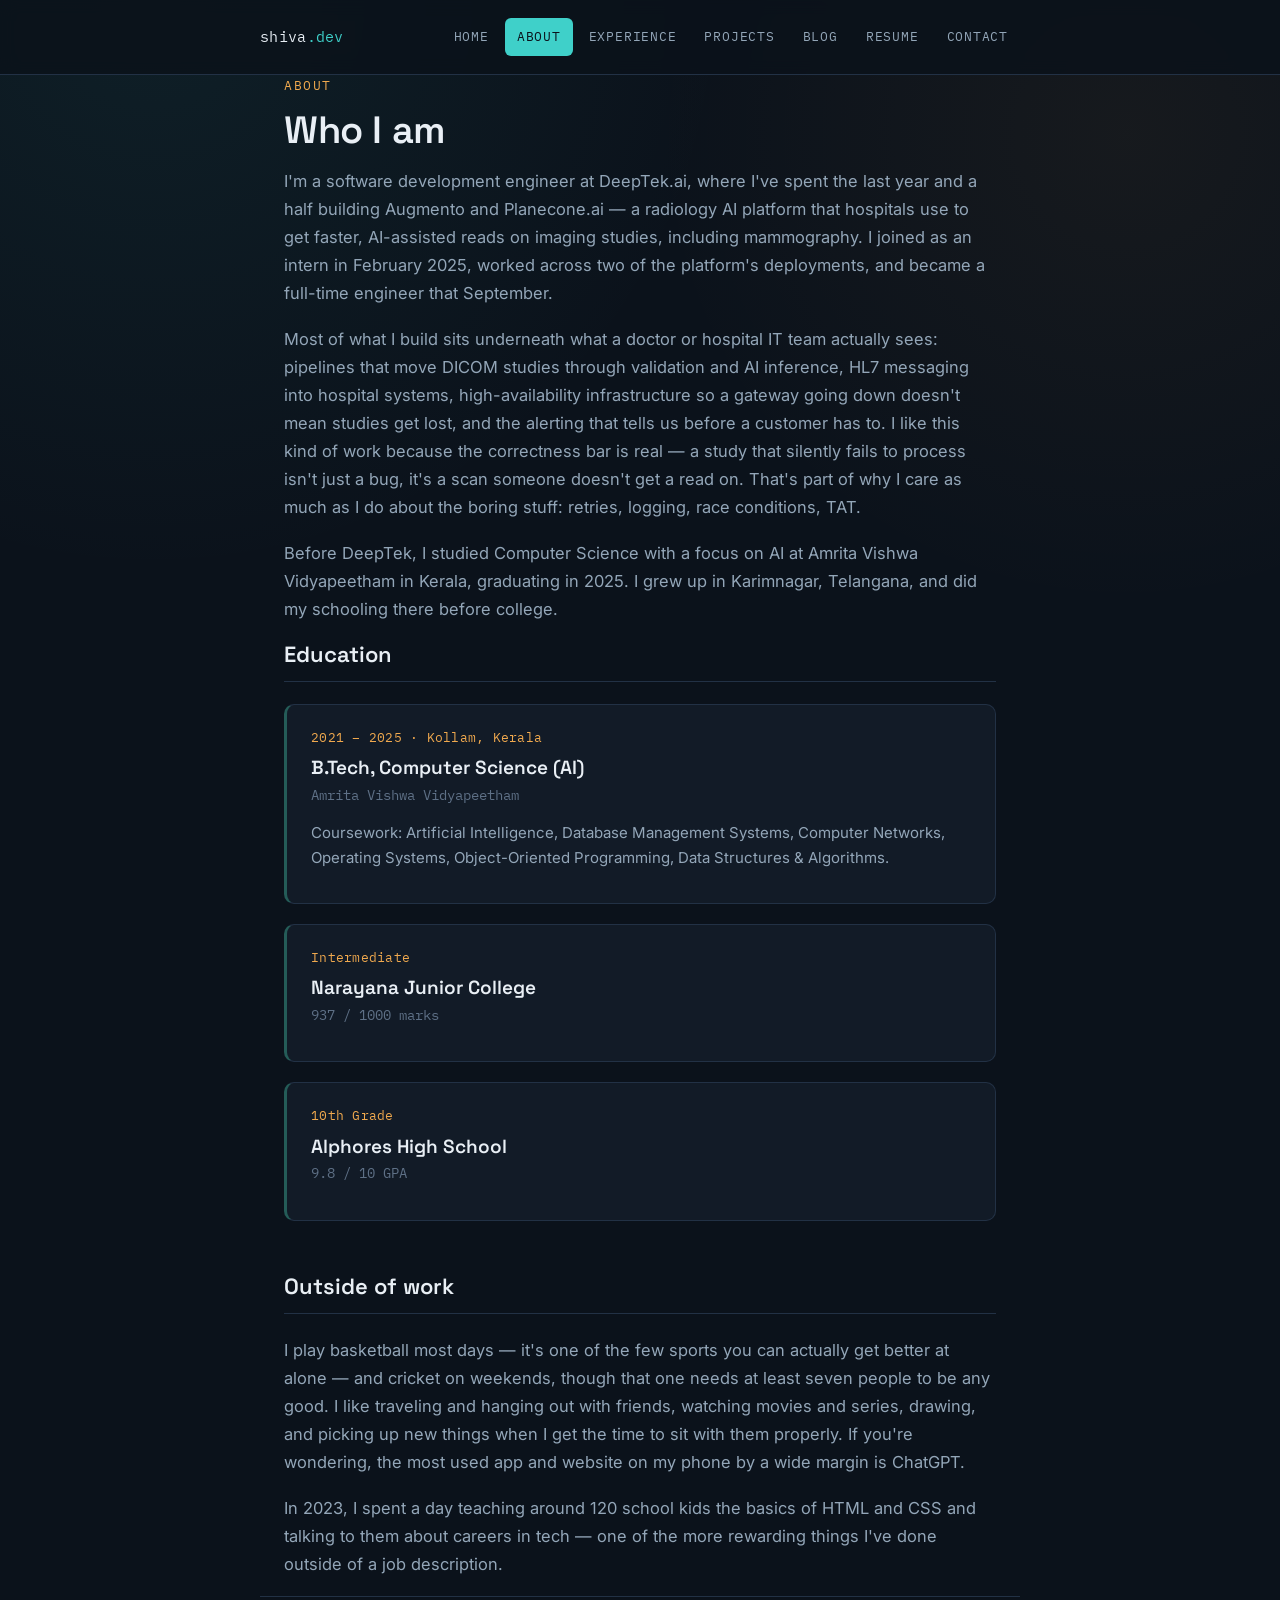
==== about.html @ 73ca562f "first commit" ====
<!DOCTYPE html>
<html lang="en">
<head>
<meta charset="UTF-8">
<meta name="viewport" content="width=device-width, initial-scale=1.0">
<title>About | Shiva Bollam</title>
<link rel="preconnect" href="https://fonts.googleapis.com">
<link rel="preconnect" href="https://fonts.gstatic.com" crossorigin>
<link href="https://fonts.googleapis.com/css2?family=Space+Grotesk:wght@500;600;700&family=Inter:wght@400;500;600&family=IBM+Plex+Mono:wght@400;500&display=swap" rel="stylesheet">
<link rel="stylesheet" href="style.css">
</head>
<body>

<header class="site-header">
  <div class="wrap header-inner">
    <div class="brand">shiva<span>.dev</span></div>
    <nav class="site-nav">
      <a href="index.html">Home</a>
      <a href="about.html" class="active">About</a>
      <a href="experience.html">Experience</a>
      <a href="projects.html">Projects</a>
      <a href="blog.html">Blog</a>
      <a href="resume.html">Resume</a>
      <a href="contact.html">Contact</a>
    </nav>
  </div>
</header>

<main class="wrap">
  <div class="eyebrow">About</div>
  <h1>Who I am</h1>

  <p>
    I'm a software development engineer at DeepTek.ai, where I've spent the last year and a half
    building Augmento and Planecone.ai — a radiology AI platform that hospitals use to get faster,
    AI-assisted reads on imaging studies, including mammography. I joined as an intern in February
    2025, worked across two of the platform's deployments, and became a full-time engineer that
    September.
  </p>
  <p>
    Most of what I build sits underneath what a doctor or hospital IT team actually sees: pipelines
    that move DICOM studies through validation and AI inference, HL7 messaging into hospital
    systems, high-availability infrastructure so a gateway going down doesn't mean studies get
    lost, and the alerting that tells us before a customer has to. I like this kind of work because
    the correctness bar is real — a study that silently fails to process isn't just a bug, it's a
    scan someone doesn't get a read on. That's part of why I care as much as I do about the boring
    stuff: retries, logging, race conditions, TAT.
  </p>
  <p>
    Before DeepTek, I studied Computer Science with a focus on AI at Amrita Vishwa Vidyapeetham in
    Kerala, graduating in 2025. I grew up in Karimnagar, Telangana, and did my schooling there
    before college.
  </p>

  <section class="block">
    <h2>Education</h2>

    <div class="panel">
      <div class="date">2021 – 2025 · Kollam, Kerala</div>
      <h3>B.Tech, Computer Science (AI)</h3>
      <div class="role-org">Amrita Vishwa Vidyapeetham</div>
      <p>Coursework: Artificial Intelligence, Database Management Systems, Computer Networks, Operating Systems, Object-Oriented Programming, Data Structures &amp; Algorithms.</p>
    </div>

    <div class="panel">
      <div class="date">Intermediate</div>
      <h3>Narayana Junior College</h3>
      <div class="role-org">937 / 1000 marks</div>
    </div>

    <div class="panel">
      <div class="date">10th Grade</div>
      <h3>Alphores High School</h3>
      <div class="role-org">9.8 / 10 GPA</div>
    </div>
  </section>

  <section class="block">
    <h2>Outside of work</h2>
    <p>
      I play basketball most days — it's one of the few sports you can actually get better at
      alone — and cricket on weekends, though that one needs at least seven people to be any
      good. I like traveling and hanging out with friends, watching movies and series, drawing,
      and picking up new things when I get the time to sit with them properly. If you're
      wondering, the most used app and website on my phone by a wide margin is ChatGPT.
    </p>
    <p>
      In 2023, I spent a day teaching around 120 school kids the basics of HTML and CSS and
      talking to them about careers in tech — one of the more rewarding things I've done outside
      of a job description.
    </p>
  </section>

</main>

<footer class="wrap">
  <div class="foot-row">
    <span>© <span id="year"></span> Shiva Bollam</span>
    <span><a href="mailto:shivabollam07@gmail.com">shivabollam07@gmail.com</a></span>
  </div>
</footer>

<script>
  document.getElementById('year').textContent = new Date().getFullYear();
</script>

</body>
</html>
---- style.css ----
/* ============================================================
   DESIGN TOKENS
   Theme: "light-box" — a nod to the radiology light boxes and
   scan viewers Shiva builds software for. Deep ink-navy surface,
   a cool signal-teal (the glow of a viewer screen) and a warm
   film-amber (the glow of an X-ray light box) as two accents.
   Change these to re-theme the whole site from one place.
   ============================================================ */
:root{
  --ink:        #0B121B;   /* page background */
  --panel:      #121B27;   /* card / panel background */
  --panel-2:    #16212F;   /* slightly raised panel */
  --line:       #223145;   /* hairline borders */
  --text:       #E9EFF5;   /* primary text */
  --text-dim:   #93A6B8;   /* secondary text */
  --text-faint: #5E7086;   /* tertiary / meta text */
  --signal:     #3FD0C9;   /* cool teal accent — "viewer glow" */
  --signal-dim: #245C58;   /* teal used on dark for borders/fills */
  --film:       #F0A94E;   /* warm amber accent — "light box glow" */

  --font-display: "Space Grotesk", "Segoe UI", sans-serif;
  --font-body:    "Inter", -apple-system, "Segoe UI", sans-serif;
  --font-mono:    "IBM Plex Mono", ui-monospace, Menlo, Consolas, monospace;

  --max-width: 760px;
  --radius: 10px;
}

/* ============================================================
   RESET / BASE
   ============================================================ */
*{ box-sizing:border-box; }
html{ scroll-behavior:smooth; }
html,body{ margin:0; padding:0; }
body{
  font-family:var(--font-body);
  background:var(--ink);
  background-image:
    radial-gradient(circle at 12% 0%, rgba(63,208,201,0.07), transparent 40%),
    radial-gradient(circle at 88% 15%, rgba(240,169,78,0.05), transparent 35%);
  background-attachment:fixed;
  color:var(--text);
  line-height:1.7;
  font-size:16.5px;
  -webkit-font-smoothing:antialiased;
}
h1,h2,h3,h4{ font-family:var(--font-display); font-weight:600; line-height:1.25; margin:0 0 12px 0; color:var(--text); }
h1{ font-size:38px; letter-spacing:-0.01em; }
h2{ font-size:22px; margin-top:8px; }
h3{ font-size:19px; margin-bottom:6px; }
p{ margin:0 0 18px 0; color:var(--text-dim); }
a{ color:var(--signal); text-decoration:none; }
a:hover{ text-decoration:underline; text-underline-offset:3px; }
ul{ padding-left:20px; margin:0 0 16px 0; }
img{ max-width:100%; display:block; }
::selection{ background:var(--signal-dim); color:var(--text); }

/* ============================================================
   LAYOUT SHELL — reused on every page
   ============================================================ */
.wrap{
  max-width:var(--max-width);
  margin:0 auto;
  padding:0 24px;
}

header.site-header{
  position:sticky;
  top:0;
  z-index:10;
  background:rgba(11,18,27,0.85);
  backdrop-filter:blur(8px);
  border-bottom:1px solid var(--line);
}
.header-inner{
  display:flex;
  align-items:center;
  justify-content:space-between;
  padding:18px 0;
  flex-wrap:wrap;
  gap:12px;
}
.brand{
  font-family:var(--font-mono);
  font-size:15px;
  color:var(--text);
  letter-spacing:0.02em;
}
.brand span{ color:var(--signal); }

nav.site-nav{
  display:flex;
  flex-wrap:wrap;
  gap:4px;
}
nav.site-nav a{
  font-family:var(--font-mono);
  font-size:13px;
  text-transform:uppercase;
  letter-spacing:0.06em;
  color:var(--text-dim);
  padding:8px 12px;
  border-radius:6px;
}
nav.site-nav a:hover{
  color:var(--text);
  text-decoration:none;
  background:var(--panel-2);
}
nav.site-nav a.active{
  color:var(--ink);
  background:var(--signal);
  text-decoration:none;
}

main{ padding:56px 0 40px; }

footer{
  border-top:1px solid var(--line);
  padding:28px 0 60px;
  color:var(--text-faint);
  font-size:13px;
  font-family:var(--font-mono);
}
footer .foot-row{
  display:flex;
  justify-content:space-between;
  flex-wrap:wrap;
  gap:8px;
}
footer a{ color:var(--text-faint); }
footer a:hover{ color:var(--signal); }

/* ============================================================
   EYEBROW — one small mono label per page, sits above the H1
   ============================================================ */
.eyebrow{
  font-family:var(--font-mono);
  font-size:13px;
  text-transform:uppercase;
  letter-spacing:0.12em;
  color:var(--film);
  margin-bottom:10px;
}

/* ============================================================
   HOME / HERO
   ============================================================ */
.hero{
  display:flex;
  align-items:center;
  gap:26px;
  flex-wrap:wrap;
  margin-bottom:22px;
}
.avatar{
  width:100px;
  height:100px;
  border-radius:50%;
  overflow:hidden;
  flex-shrink:0;
  border:2px solid var(--signal-dim);
  background:var(--panel);
  display:flex;
  align-items:center;
  justify-content:center;
  font-family:var(--font-display);
  font-size:32px;
  color:var(--signal);
}
.avatar img{ width:100%; height:100%; object-fit:cover; }

.hero-text h1{ margin-bottom:6px; }
.tagline{ color:var(--text-dim); font-size:16px; margin:0; font-family:var(--font-mono); }

/* status strip — signature element: a small system-readout bar */
.status-strip{
  display:grid;
  grid-template-columns:repeat(2,1fr);
  gap:1px;
  background:var(--line);
  border:1px solid var(--line);
  border-radius:var(--radius);
  overflow:hidden;
  margin:32px 0 40px;
}
@media (min-width:560px){
  .status-strip{ grid-template-columns:repeat(4,1fr); }
}
.status-cell{
  background:var(--panel);
  padding:14px 16px;
}
.status-cell .k{
  font-family:var(--font-mono);
  font-size:11px;
  text-transform:uppercase;
  letter-spacing:0.08em;
  color:var(--text-faint);
  margin-bottom:4px;
}
.status-cell .v{
  font-family:var(--font-mono);
  font-size:14px;
  color:var(--text);
}
.status-cell .v.on{ color:var(--signal); }
.status-cell .v.on::before{
  content:"";
  display:inline-block;
  width:7px; height:7px;
  border-radius:50%;
  background:var(--signal);
  margin-right:7px;
  box-shadow:0 0 6px var(--signal);
}

/* ============================================================
   PANELS — used for experience entries, project cards, etc.
   Add more anywhere by copying an existing .panel block.
   ============================================================ */
.panel{
  background:var(--panel);
  border:1px solid var(--line);
  border-left:3px solid var(--signal-dim);
  border-radius:var(--radius);
  padding:22px 24px;
  margin-bottom:20px;
}
.panel:last-child{ margin-bottom:0; }
.panel:hover{ border-left-color:var(--signal); }

.panel .date{
  font-family:var(--font-mono);
  font-size:12.5px;
  color:var(--film);
  margin-bottom:8px;
  letter-spacing:0.02em;
}
.panel h3{ margin-bottom:4px; }
.panel h3 a{ color:var(--text); }
.panel h3 a:hover{ color:var(--signal); }
.panel .role-org{ font-size:14px; color:var(--text-faint); margin-bottom:12px; font-family:var(--font-mono); }
.panel p{ font-size:15px; margin-bottom:10px; }
.panel ul{ font-size:15px; color:var(--text-dim); margin-bottom:4px; }
.panel ul li{ margin-bottom:6px; }
.panel ul li::marker{ color:var(--signal); }

.tag-row{ display:flex; flex-wrap:wrap; gap:8px; margin-top:14px; }
.tag{
  font-family:var(--font-mono);
  font-size:12px;
  color:var(--signal);
  border:1px solid var(--signal-dim);
  background:rgba(63,208,201,0.06);
  border-radius:5px;
  padding:3px 9px;
}

.panel-grid{
  display:grid;
  grid-template-columns:1fr;
  gap:20px;
}
@media (min-width:600px){
  .panel-grid.cols-2{ grid-template-columns:1fr 1fr; }
}

/* section spacing */
section.block{ margin-bottom:52px; }
section.block:last-child{ margin-bottom:0; }
section.block > h2{
  padding-bottom:12px;
  border-bottom:1px solid var(--line);
  margin-bottom:22px;
}

.more-link{ font-family:var(--font-mono); font-size:14px; margin-top:6px; }

/* ============================================================
   CONTACT / LINK LIST
   ============================================================ */
.link-grid{
  display:grid;
  grid-template-columns:1fr;
  gap:14px;
}
@media (min-width:560px){
  .link-grid{ grid-template-columns:1fr 1fr; }
}
.link-card{
  background:var(--panel);
  border:1px solid var(--line);
  border-radius:var(--radius);
  padding:18px 20px;
  display:flex;
  justify-content:space-between;
  align-items:center;
  gap:12px;
}
.link-card:hover{ border-color:var(--signal-dim); }
.link-card .name{ font-weight:600; font-size:15px; margin-bottom:2px; }
.link-card .handle{ color:var(--text-faint); font-size:13px; font-family:var(--font-mono); }
.link-card .go{ font-family:var(--font-mono); font-size:13px; white-space:nowrap; }

/* ============================================================
   BUTTONS
   ============================================================ */
.btn{
  display:inline-block;
  font-family:var(--font-mono);
  font-size:14px;
  color:var(--ink);
  background:var(--signal);
  padding:12px 22px;
  border-radius:7px;
  text-decoration:none;
  border:1px solid var(--signal);
}
.btn:hover{ background:#59dbd4; text-decoration:none; }
.btn.ghost{
  background:transparent;
  color:var(--text);
  border-color:var(--line);
}
.btn.ghost:hover{ border-color:var(--signal); color:var(--signal); }

.btn-row{ display:flex; gap:12px; flex-wrap:wrap; margin:22px 0 8px; }

/* ============================================================
   SKILL GROUPS (resume / about)
   ============================================================ */
.skill-group{ margin-bottom:16px; }
.skill-group .label{
  font-family:var(--font-mono);
  font-size:12px;
  text-transform:uppercase;
  letter-spacing:0.08em;
  color:var(--text-faint);
  margin-bottom:8px;
}
.skill-chips{ display:flex; flex-wrap:wrap; gap:8px; }
.chip{
  font-size:13.5px;
  color:var(--text-dim);
  background:var(--panel-2);
  border:1px solid var(--line);
  border-radius:6px;
  padding:5px 11px;
}

.note{ font-size:13.5px; color:var(--text-faint); }

@media (max-width:420px){
  h1{ font-size:30px; }
  .avatar{ width:82px; height:82px; }
}
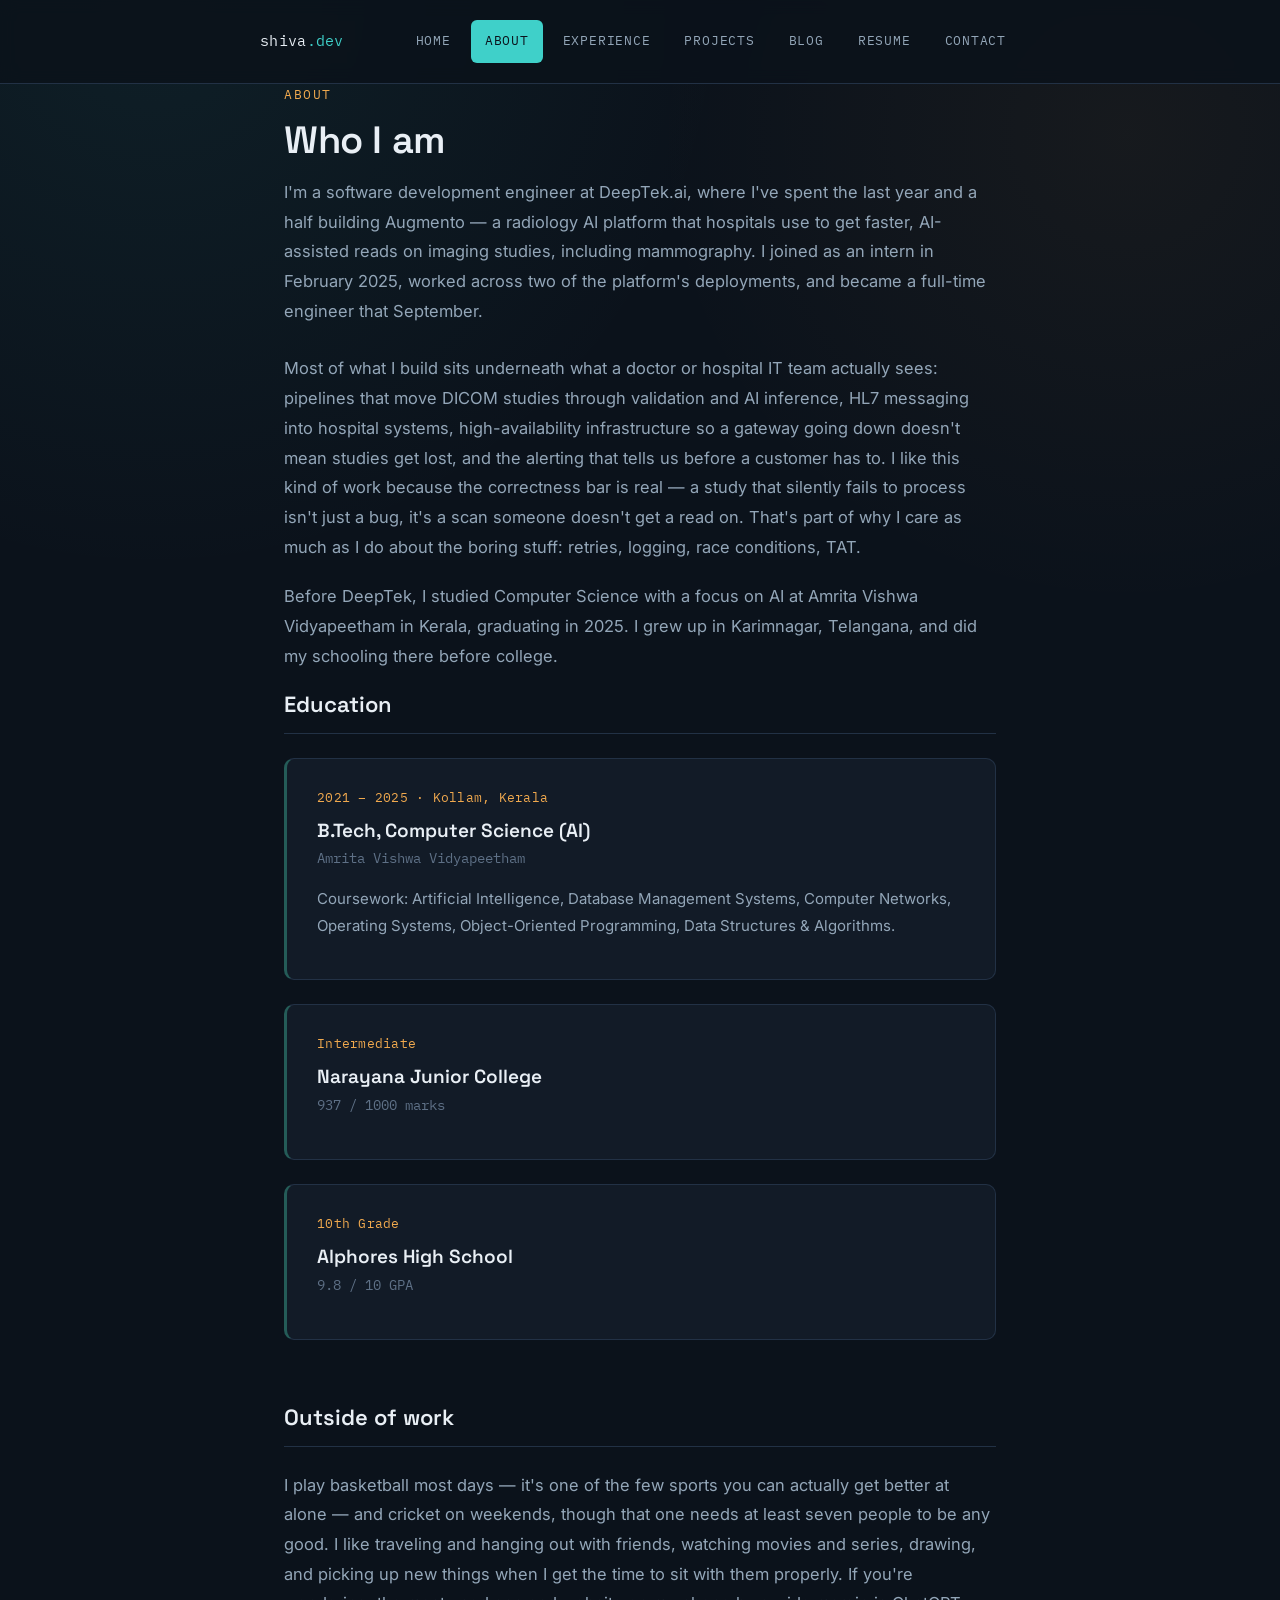
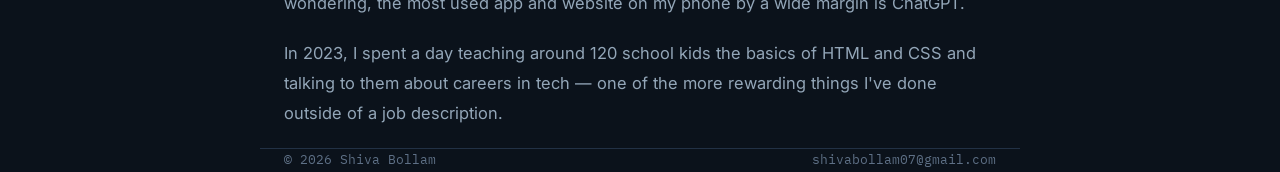
==== commit 44bd3a20: "add card padding" ====
--- a/about.html
+++ b/about.html
@@ -32,7 +32,7 @@
 
   <p>
     I'm a software development engineer at DeepTek.ai, where I've spent the last year and a half
-    building Augmento and Planecone.ai — a radiology AI platform that hospitals use to get faster,
+    building Augmento — a radiology AI platform that hospitals use to get faster,
     AI-assisted reads on imaging studies, including mammography. I joined as an intern in February
     2025, worked across two of the platform's deployments, and became a full-time engineer that
     September.
--- a/style.css
+++ b/style.css
@@ -40,20 +40,22 @@
     radial-gradient(circle at 88% 15%, rgba(240,169,78,0.05), transparent 35%);
   background-attachment:fixed;
   color:var(--text);
-  line-height:1.7;
+  line-height:1.75;
   font-size:16.5px;
   -webkit-font-smoothing:antialiased;
 }
-h1,h2,h3,h4{ font-family:var(--font-display); font-weight:600; line-height:1.25; margin:0 0 12px 0; color:var(--text); }
+h1,h2,h3,h4{ font-family:var(--font-display); font-weight:600; line-height:1.25; margin:0 0 14px 0; color:var(--text); }
 h1{ font-size:38px; letter-spacing:-0.01em; }
-h2{ font-size:22px; margin-top:8px; }
+h2{ font-size:22px; margin-top:10px; }
 h3{ font-size:19px; margin-bottom:6px; }
-p{ margin:0 0 18px 0; color:var(--text-dim); }
+p{ margin:0 0 20px 0; color:var(--text-dim); line-height:1.8; }
 a{ color:var(--signal); text-decoration:none; }
 a:hover{ text-decoration:underline; text-underline-offset:3px; }
-ul{ padding-left:20px; margin:0 0 16px 0; }
+ul{ padding-left:24px; margin:0 0 18px 0; }
+ul li{ margin-bottom:8px; line-height:1.8; }
 img{ max-width:100%; display:block; }
 ::selection{ background:var(--signal-dim); color:var(--text); }
+main h1 + p{ margin-bottom:28px; }
 
 /* ============================================================
    LAYOUT SHELL — reused on every page
@@ -76,9 +78,9 @@
   display:flex;
   align-items:center;
   justify-content:space-between;
-  padding:18px 0;
+  padding:20px 0;
   flex-wrap:wrap;
-  gap:12px;
+  gap:14px;
 }
 .brand{
   font-family:var(--font-mono);
@@ -91,7 +93,7 @@
 nav.site-nav{
   display:flex;
   flex-wrap:wrap;
-  gap:4px;
+  gap:6px;
 }
 nav.site-nav a{
   font-family:var(--font-mono);
@@ -99,7 +101,7 @@
   text-transform:uppercase;
   letter-spacing:0.06em;
   color:var(--text-dim);
-  padding:8px 12px;
+  padding:10px 14px;
   border-radius:6px;
 }
 nav.site-nav a:hover{
@@ -113,11 +115,11 @@
   text-decoration:none;
 }
 
-main{ padding:56px 0 40px; }
+main{ padding:64px 0 48px; }
 
 footer{
   border-top:1px solid var(--line);
-  padding:28px 0 60px;
+  padding:32px 0 72px;
   color:var(--text-faint);
   font-size:13px;
   font-family:var(--font-mono);
@@ -149,9 +151,9 @@
 .hero{
   display:flex;
   align-items:center;
-  gap:26px;
+  gap:28px;
   flex-wrap:wrap;
-  margin-bottom:22px;
+  margin-bottom:30px;
 }
 .avatar{
   width:100px;
@@ -182,7 +184,7 @@
   border:1px solid var(--line);
   border-radius:var(--radius);
   overflow:hidden;
-  margin:32px 0 40px;
+  margin:36px 0 48px;
 }
 @media (min-width:560px){
   .status-strip{ grid-template-columns:repeat(4,1fr); }
@@ -224,8 +226,8 @@
   border:1px solid var(--line);
   border-left:3px solid var(--signal-dim);
   border-radius:var(--radius);
-  padding:22px 24px;
-  margin-bottom:20px;
+  padding:28px 30px;
+  margin-bottom:24px;
 }
 .panel:last-child{ margin-bottom:0; }
 .panel:hover{ border-left-color:var(--signal); }
@@ -234,19 +236,19 @@
   font-family:var(--font-mono);
   font-size:12.5px;
   color:var(--film);
-  margin-bottom:8px;
+  margin-bottom:10px;
   letter-spacing:0.02em;
 }
 .panel h3{ margin-bottom:4px; }
 .panel h3 a{ color:var(--text); }
 .panel h3 a:hover{ color:var(--signal); }
-.panel .role-org{ font-size:14px; color:var(--text-faint); margin-bottom:12px; font-family:var(--font-mono); }
-.panel p{ font-size:15px; margin-bottom:10px; }
-.panel ul{ font-size:15px; color:var(--text-dim); margin-bottom:4px; }
-.panel ul li{ margin-bottom:6px; }
+.panel .role-org{ font-size:14px; color:var(--text-faint); margin-bottom:14px; font-family:var(--font-mono); }
+.panel p{ font-size:15px; margin-bottom:12px; }
+.panel ul{ font-size:15px; color:var(--text-dim); margin-bottom:8px; }
+.panel ul li{ margin-bottom:8px; }
 .panel ul li::marker{ color:var(--signal); }
 
-.tag-row{ display:flex; flex-wrap:wrap; gap:8px; margin-top:14px; }
+.tag-row{ display:flex; flex-wrap:wrap; gap:9px; margin-top:16px; }
 .tag{
   font-family:var(--font-mono);
   font-size:12px;
@@ -260,19 +262,19 @@
 .panel-grid{
   display:grid;
   grid-template-columns:1fr;
-  gap:20px;
+  gap:24px;
 }
 @media (min-width:600px){
   .panel-grid.cols-2{ grid-template-columns:1fr 1fr; }
 }
 
 /* section spacing */
-section.block{ margin-bottom:52px; }
+section.block{ margin-bottom:64px; }
 section.block:last-child{ margin-bottom:0; }
 section.block > h2{
-  padding-bottom:12px;
+  padding-bottom:14px;
   border-bottom:1px solid var(--line);
-  margin-bottom:22px;
+  margin-bottom:24px;
 }
 
 .more-link{ font-family:var(--font-mono); font-size:14px; margin-top:6px; }
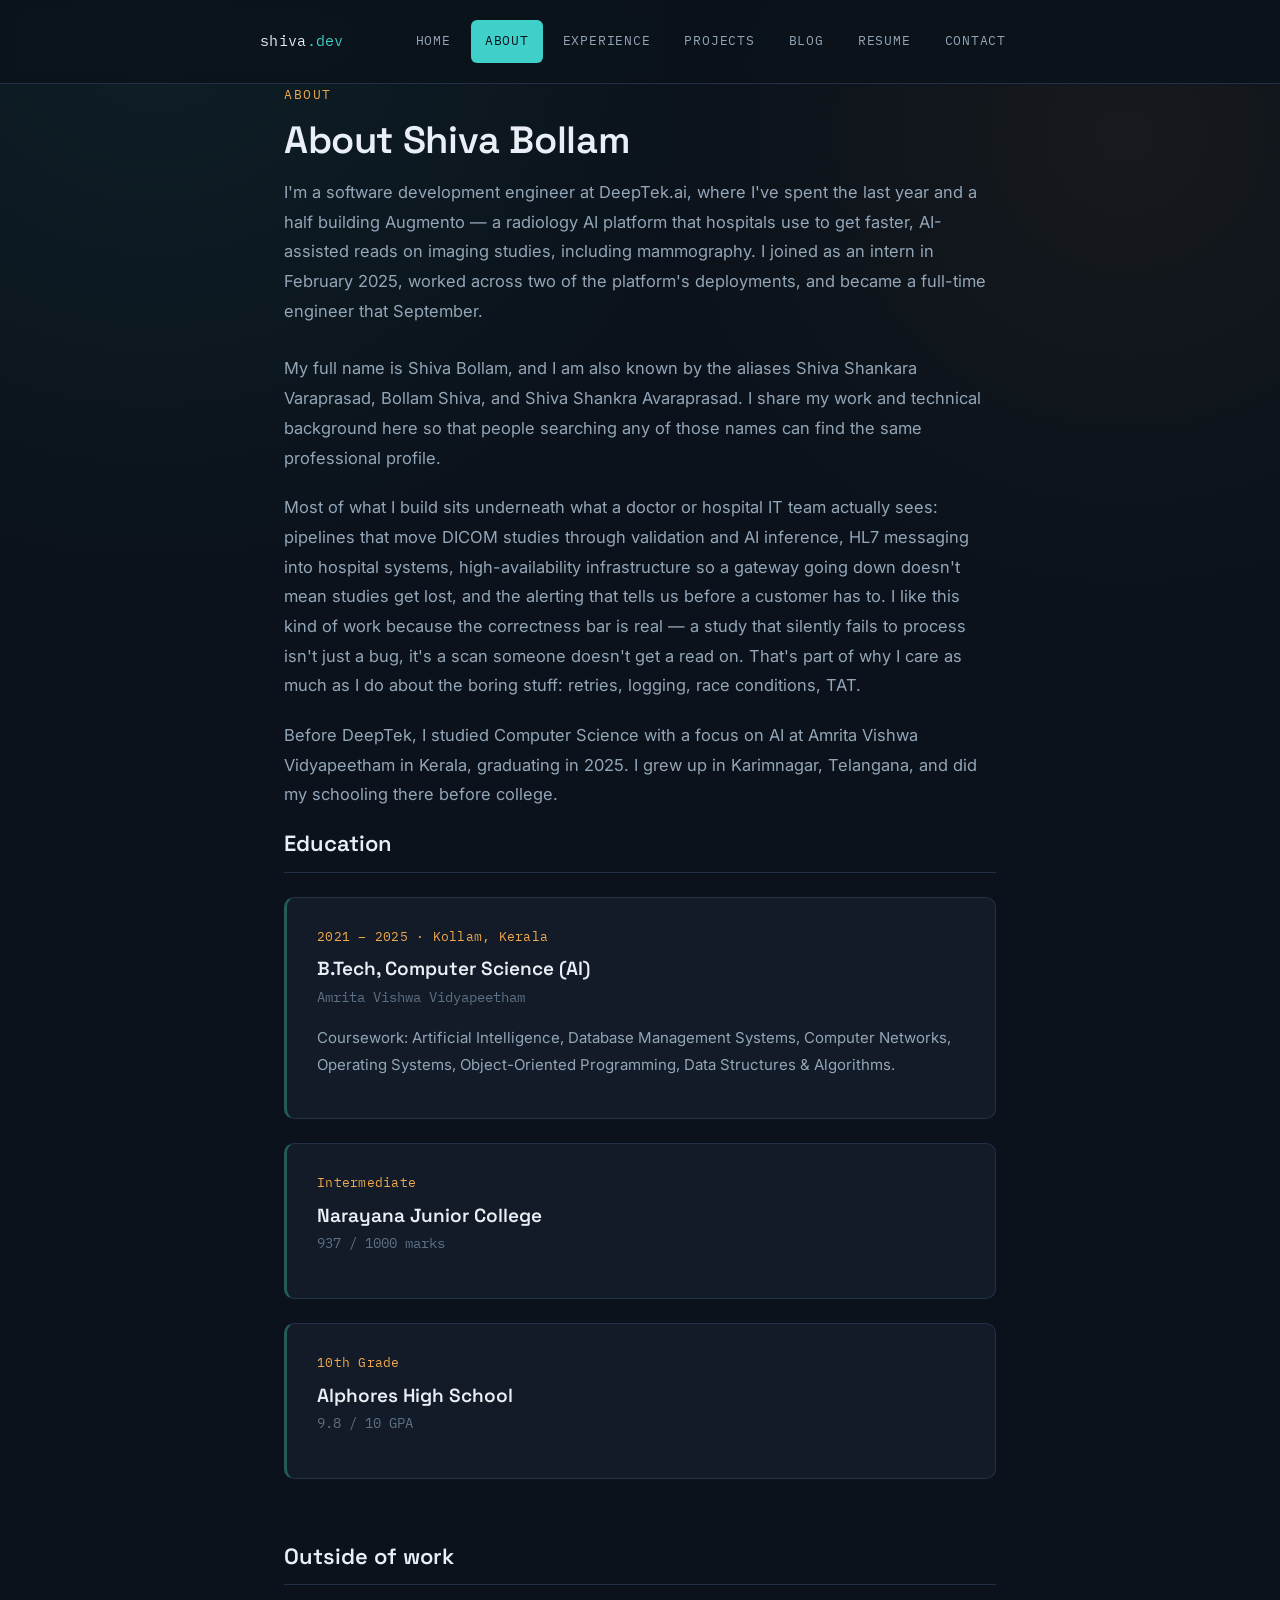
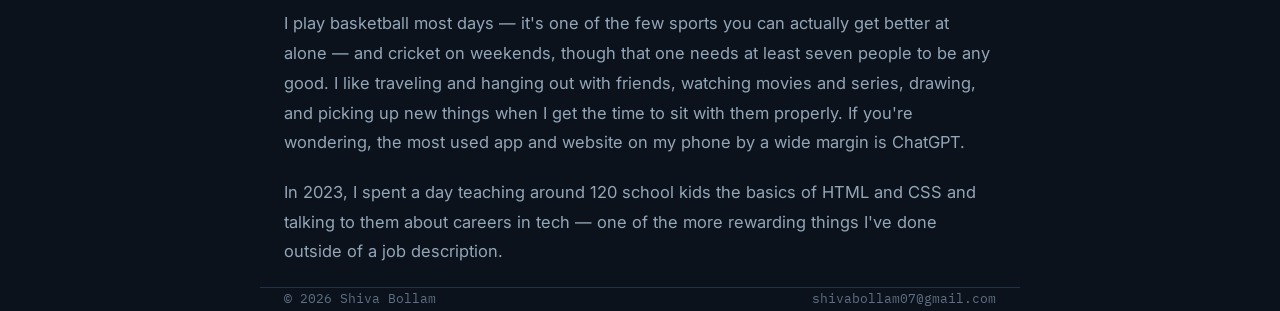
==== commit 356caaf6: "Add seo with the help of claude" ====
--- a/about.html
+++ b/about.html
@@ -4,6 +4,24 @@
 <meta charset="UTF-8">
 <meta name="viewport" content="width=device-width, initial-scale=1.0">
 <title>About | Shiva Bollam</title>
+<meta name="description" content="About Shiva Bollam — a software development engineer also known as Shiva Shankara Varaprasad and Bollam Shiva, working on radiology AI backend and infrastructure.">
+<meta name="keywords" content="Shiva Bollam, Shiva Shankara Varaprasad, Bollam Shiva, about, software development engineer, radiology AI, DeepTek.ai, backend infrastructure">
+<meta name="author" content="Shiva Bollam">
+<meta name="robots" content="index,follow">
+<link rel="canonical" href="https://shivabollam07.github.io/about.html">
+<meta property="og:type" content="website">
+<meta property="og:site_name" content="Shiva Bollam">
+<meta property="og:title" content="About | Shiva Bollam">
+<meta property="og:description" content="About Shiva Bollam — a software development engineer also known as Shiva Shankara Varaprasad and Bollam Shiva, working on radiology AI backend and infrastructure.">
+<meta property="og:url" content="https://shivabollam07.github.io/about.html">
+<meta property="og:image" content="https://avatars.githubusercontent.com/u/98306948?v=4">
+<meta property="og:image:alt" content="Shiva Bollam">
+<meta name="twitter:card" content="summary_large_image">
+<meta name="twitter:title" content="About | Shiva Bollam">
+<meta name="twitter:description" content="About Shiva Bollam — a software development engineer also known as Shiva Shankara Varaprasad and Bollam Shiva, working on radiology AI backend and infrastructure.">
+<meta name="twitter:image" content="https://avatars.githubusercontent.com/u/98306948?v=4">
+<meta name="twitter:creator" content="@ShivaBollam07">
+<meta name="twitter:site" content="@ShivaBollam07">
 <link rel="preconnect" href="https://fonts.googleapis.com">
 <link rel="preconnect" href="https://fonts.gstatic.com" crossorigin>
 <link href="https://fonts.googleapis.com/css2?family=Space+Grotesk:wght@500;600;700&family=Inter:wght@400;500;600&family=IBM+Plex+Mono:wght@400;500&display=swap" rel="stylesheet">
@@ -28,7 +46,7 @@
 
 <main class="wrap">
   <div class="eyebrow">About</div>
-  <h1>Who I am</h1>
+  <h1>About Shiva Bollam</h1>
 
   <p>
     I'm a software development engineer at DeepTek.ai, where I've spent the last year and a half
@@ -36,6 +54,11 @@
     AI-assisted reads on imaging studies, including mammography. I joined as an intern in February
     2025, worked across two of the platform's deployments, and became a full-time engineer that
     September.
+  </p>
+  <p>
+    My full name is Shiva Bollam, and I am also known by the aliases Shiva Shankara Varaprasad,
+    Bollam Shiva, and Shiva Shankra Avaraprasad. I share my work and technical background here
+    so that people searching any of those names can find the same professional profile.
   </p>
   <p>
     Most of what I build sits underneath what a doctor or hospital IT team actually sees: pipelines
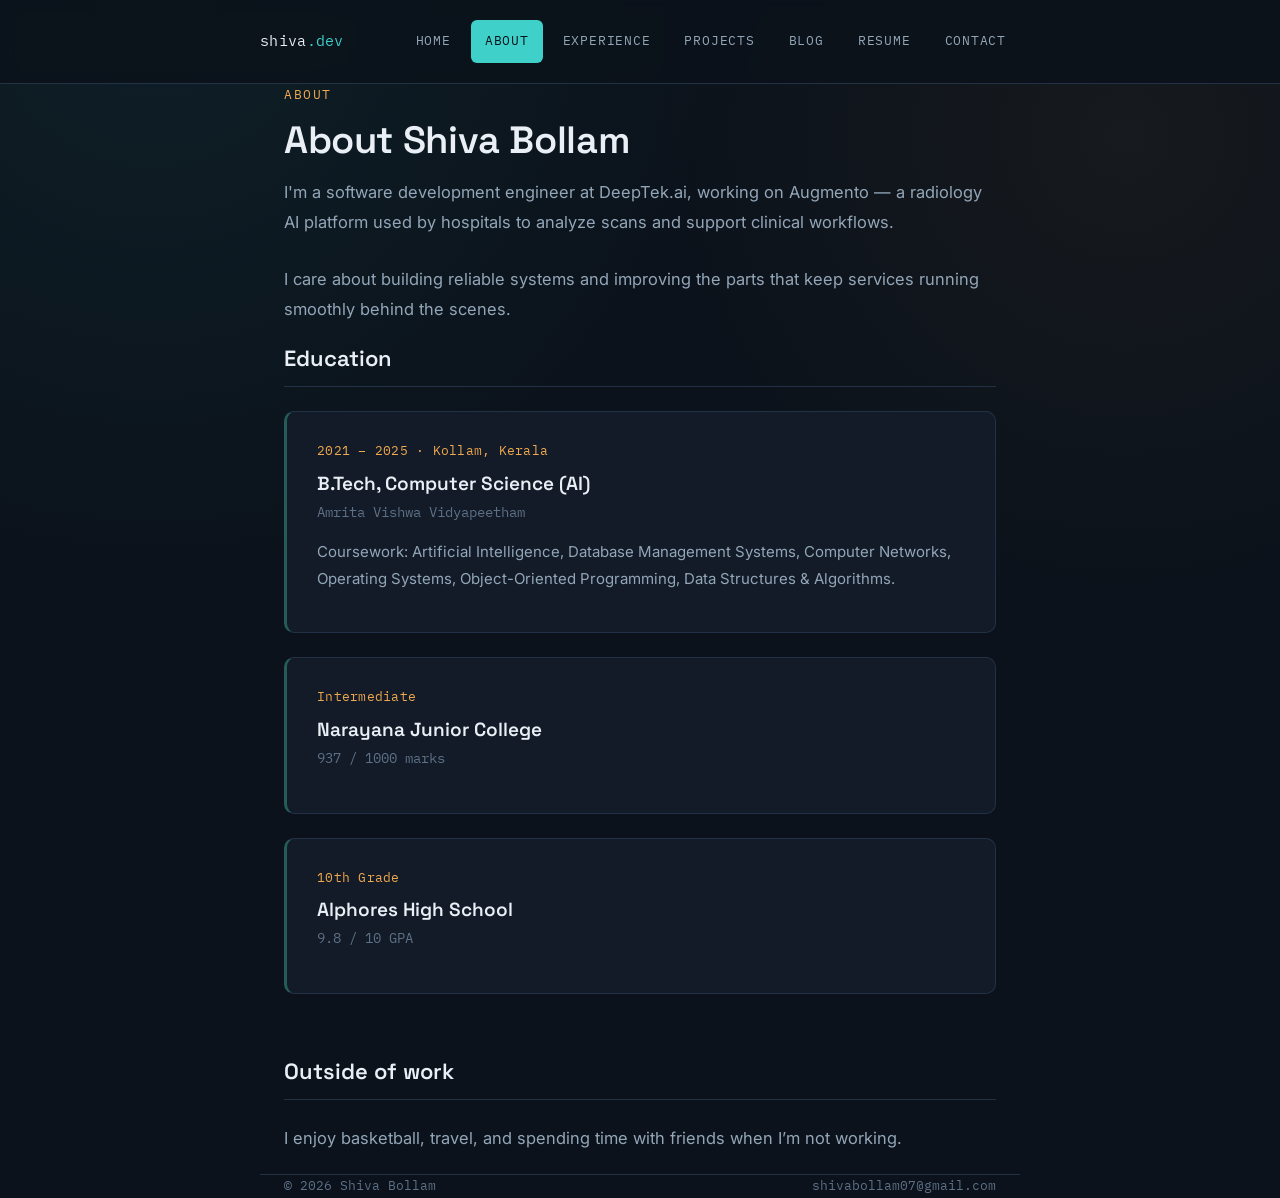
==== commit 163e6a7f: "Refactor about, blog, experience, and projects pages; update content and add dynamic blog stats" ====
--- a/about.html
+++ b/about.html
@@ -49,30 +49,10 @@
   <h1>About Shiva Bollam</h1>
 
   <p>
-    I'm a software development engineer at DeepTek.ai, where I've spent the last year and a half
-    building Augmento — a radiology AI platform that hospitals use to get faster,
-    AI-assisted reads on imaging studies, including mammography. I joined as an intern in February
-    2025, worked across two of the platform's deployments, and became a full-time engineer that
-    September.
+    I'm a software development engineer at DeepTek.ai, working on Augmento — a radiology AI platform used by hospitals to analyze scans and support clinical workflows.
   </p>
   <p>
-    My full name is Shiva Bollam, and I am also known by the aliases Shiva Shankara Varaprasad,
-    Bollam Shiva, and Shiva Shankra Avaraprasad. I share my work and technical background here
-    so that people searching any of those names can find the same professional profile.
-  </p>
-  <p>
-    Most of what I build sits underneath what a doctor or hospital IT team actually sees: pipelines
-    that move DICOM studies through validation and AI inference, HL7 messaging into hospital
-    systems, high-availability infrastructure so a gateway going down doesn't mean studies get
-    lost, and the alerting that tells us before a customer has to. I like this kind of work because
-    the correctness bar is real — a study that silently fails to process isn't just a bug, it's a
-    scan someone doesn't get a read on. That's part of why I care as much as I do about the boring
-    stuff: retries, logging, race conditions, TAT.
-  </p>
-  <p>
-    Before DeepTek, I studied Computer Science with a focus on AI at Amrita Vishwa Vidyapeetham in
-    Kerala, graduating in 2025. I grew up in Karimnagar, Telangana, and did my schooling there
-    before college.
+    I care about building reliable systems and improving the parts that keep services running smoothly behind the scenes.
   </p>
 
   <section class="block">
@@ -101,16 +81,7 @@
   <section class="block">
     <h2>Outside of work</h2>
     <p>
-      I play basketball most days — it's one of the few sports you can actually get better at
-      alone — and cricket on weekends, though that one needs at least seven people to be any
-      good. I like traveling and hanging out with friends, watching movies and series, drawing,
-      and picking up new things when I get the time to sit with them properly. If you're
-      wondering, the most used app and website on my phone by a wide margin is ChatGPT.
-    </p>
-    <p>
-      In 2023, I spent a day teaching around 120 school kids the basics of HTML and CSS and
-      talking to them about careers in tech — one of the more rewarding things I've done outside
-      of a job description.
+      I enjoy basketball, travel, and spending time with friends when I’m not working.
     </p>
   </section>
 
--- a/style.css
+++ b/style.css
@@ -278,6 +278,15 @@
 }
 
 .more-link{ font-family:var(--font-mono); font-size:14px; margin-top:6px; }
+.stats-grid{ display:grid; grid-template-columns:1fr; gap:14px; margin:24px 0 18px; }
+@media (min-width:560px){ .stats-grid{ grid-template-columns:1fr 1fr; } }
+.stat-card{ background:var(--panel-2); border:1px solid var(--line); border-radius:var(--radius); padding:16px 18px; }
+.stat-label{ font-family:var(--font-mono); font-size:11px; text-transform:uppercase; letter-spacing:0.08em; color:var(--text-faint); margin-bottom:6px; }
+.stat-value{ font-family:var(--font-display); font-size:18px; color:var(--text); margin-bottom:2px; }
+.stat-meta{ font-size:13px; color:var(--text-dim); }
+.posts-container{ display:flex; flex-direction:column; gap:18px; }
+.post-meta{ display:flex; flex-wrap:wrap; gap:10px; font-family:var(--font-mono); font-size:12px; color:var(--text-faint); margin:8px 0 12px; }
+.post-meta span{ background:rgba(255,255,255,0.04); border:1px solid var(--line); border-radius:999px; padding:4px 8px; }
 
 /* ============================================================
    CONTACT / LINK LIST
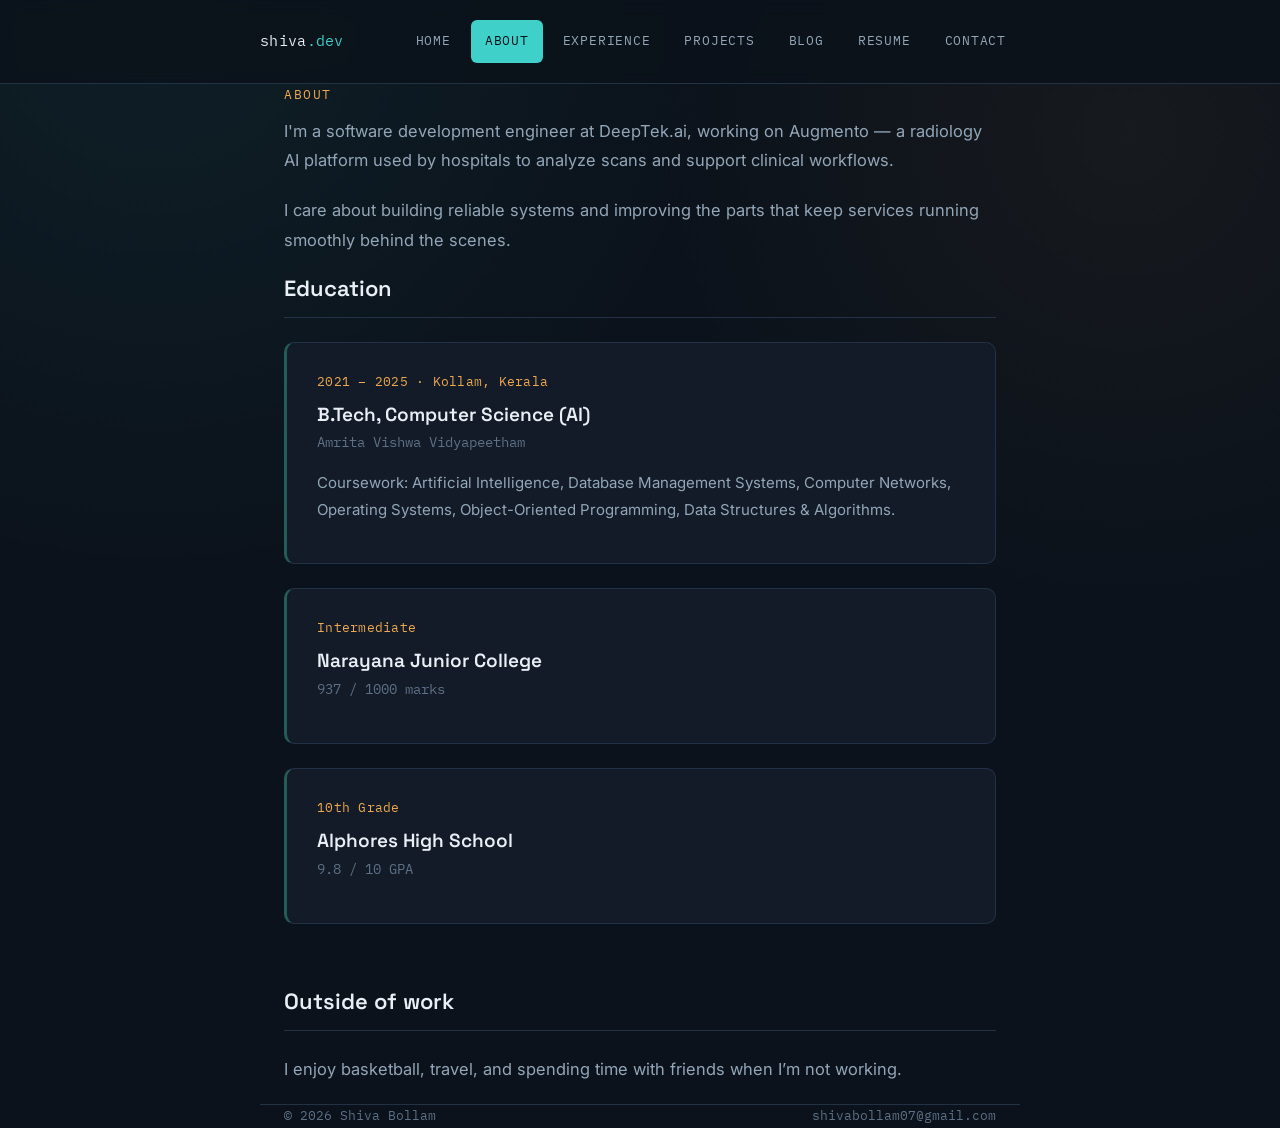
==== commit cbe18180: "Remove headings and introductory text from about, blog, contact, experience, projects, and resume pa" ====
--- a/about.html
+++ b/about.html
@@ -8,6 +8,7 @@
 <meta name="keywords" content="Shiva Bollam, Shiva Shankara Varaprasad, Bollam Shiva, about, software development engineer, radiology AI, DeepTek.ai, backend infrastructure">
 <meta name="author" content="Shiva Bollam">
 <meta name="robots" content="index,follow">
+<link rel="icon" href="data:image/svg+xml,<svg xmlns='http://www.w3.org/2000/svg' viewBox='0 0 64 64'><rect width='64' height='64' fill='none'/><path d='M20 24c-6 0-10 4-10 10 0 9 14 16 14 16s14-7 14-16c0-6-4-10-10-10-4 0-7 2-8 4-1-2-4-4-8-4Zm24 16c0 9 14 16 14 16s14-7 14-16c0-6-4-10-10-10-4 0-7 2-8 4-1-2-4-4-8-4-6 0-10 4-10 10Z' fill='none' stroke='%23000000' stroke-width='4' stroke-linecap='round' stroke-linejoin='round'/></svg>">
 <link rel="canonical" href="https://shivabollam07.github.io/about.html">
 <meta property="og:type" content="website">
 <meta property="og:site_name" content="Shiva Bollam">
@@ -46,7 +47,6 @@
 
 <main class="wrap">
   <div class="eyebrow">About</div>
-  <h1>About Shiva Bollam</h1>
 
   <p>
     I'm a software development engineer at DeepTek.ai, working on Augmento — a radiology AI platform used by hospitals to analyze scans and support clinical workflows.
--- a/style.css
+++ b/style.css
@@ -239,8 +239,10 @@
   margin-bottom:10px;
   letter-spacing:0.02em;
 }
-.panel h3{ margin-bottom:4px; }
+.panel h3{ margin-bottom:4px; display:flex; align-items:center; gap:8px; flex-wrap:wrap; }
 .panel h3 a{ color:var(--text); }
+.project-link-icon{ display:inline-flex; align-items:center; justify-content:center; width:22px; height:22px; border-radius:50%; border:1px solid var(--line); color:var(--signal); font-size:12px; text-decoration:none; }
+.project-link-icon:hover{ background:var(--panel-2); text-decoration:none; }
 .panel h3 a:hover{ color:var(--signal); }
 .panel .role-org{ font-size:14px; color:var(--text-faint); margin-bottom:14px; font-family:var(--font-mono); }
 .panel p{ font-size:15px; margin-bottom:12px; }
